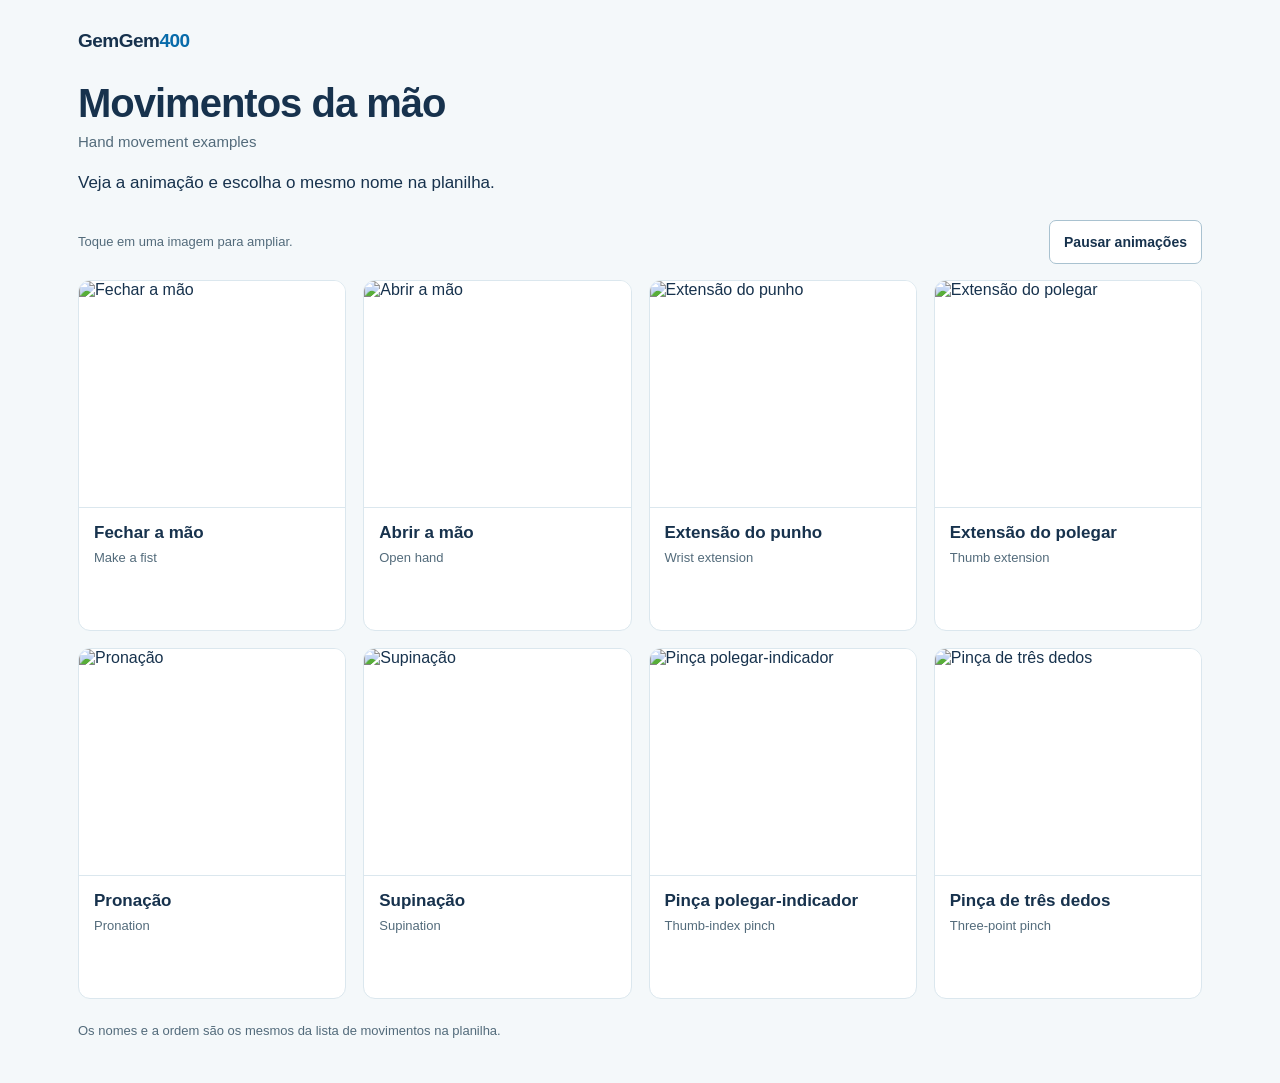
==== hand-movements/index.html @ 89c99d92 "Add bilingual hand movement GIF guide for setup worksheet" ====
<!doctype html>
<html lang="pt-BR">
<head>
  <meta charset="utf-8">
  <meta name="viewport" content="width=device-width,initial-scale=1">
  <meta name="description" content="Veja os oito movimentos da mão do GemGem400 e encontre o mesmo nome na planilha de configuração.">
  <title>Movimentos da mão · GemGem400</title>
  <style>
    :root{color-scheme:light;--ink:#17324d;--muted:#536b7b;--blue:#086baa;--line:#dbe7ee;--paper:#f4f8fa}
    *{box-sizing:border-box}body{margin:0;background:var(--paper);color:var(--ink);font-family:"Avenir Next",Avenir,"Segoe UI",sans-serif}
    main{max-width:1180px;margin:auto;padding:30px 28px 42px}a{color:var(--blue)}button,a{-webkit-tap-highlight-color:transparent}
    .brand{font-weight:800;font-size:19px;letter-spacing:-.5px;text-decoration:none;color:var(--ink)}.brand span{color:var(--blue)}
    header{margin:28px 0 24px}h1{font-size:clamp(28px,4vw,40px);line-height:1.15;letter-spacing:-1px;margin:0 0 7px;font-weight:750}
    .english{color:var(--muted);font-size:15px;margin:0}.instructions{margin:20px 0 0;font-size:17px;line-height:1.5}
    .toolbar{display:flex;justify-content:space-between;align-items:center;gap:16px;margin-bottom:16px}.hint{font-size:13px;color:var(--muted);margin:0}
    button.control{border:1px solid #a9c2d0;border-radius:7px;background:white;color:var(--ink);font-family:inherit;font-size:14px;font-weight:600;padding:11px 14px;min-height:44px;cursor:pointer;white-space:nowrap}
    a:focus-visible,button:focus-visible{outline:3px solid #086baa;outline-offset:4px}
    .grid{display:grid;grid-template-columns:repeat(4,minmax(0,1fr));gap:17px}.movement{background:white;border:1px solid var(--line);border-radius:12px;overflow:hidden}
    .movement>a{display:block;height:100%;color:inherit;text-decoration:none}.visual{background:white;aspect-ratio:500/425;position:relative;overflow:hidden}
    .visual img,.visual canvas{display:block;width:100%;height:100%;object-fit:contain}.visual canvas{position:absolute;inset:0}.visual canvas[hidden]{display:none}
    .caption{padding:14px 15px 16px;border-top:1px solid var(--line);min-height:91px}.caption h2{margin:0 0 5px;font-size:17px;line-height:1.3;font-weight:700}.caption p{margin:0;color:var(--muted);font-size:13px;line-height:1.4}
    .movement>a:hover .caption h2{text-decoration:underline;text-underline-offset:3px}.fallback{display:block;margin:0 15px 16px;font-size:14px}.fallback[hidden]{display:none}
    footer{font-size:13px;color:var(--muted);margin-top:22px;line-height:1.5}
    dialog{padding:0;border:0;border-radius:14px;max-width:min(650px,calc(100vw - 28px));max-height:calc(100dvh - 28px);width:650px;color:var(--ink);box-shadow:0 20px 100px #0004}
    dialog::backdrop{background:#102b43b8}.dialog-head{padding:17px 20px;display:flex;justify-content:space-between;align-items:center;gap:20px;border-bottom:1px solid var(--line)}
    .dialog-head h2{font-size:21px;line-height:1.3;margin:0 0 4px}.dialog-head p{margin:0;color:var(--muted);font-size:14px}.dialog-body{max-width:580px;margin:auto}.dialog-body .visual{max-height:65dvh;aspect-ratio:500/425}
    .dialog-foot{padding:12px 20px 20px;font-size:14px}.dialog-foot a{text-underline-offset:3px}
    @media(max-width:850px){.grid{grid-template-columns:repeat(2,minmax(0,1fr))}main{max-width:690px}.caption{min-height:89px}}
    @media(max-width:420px){main{padding:22px 15px 30px}header{margin-top:24px}.grid{gap:12px}.caption{padding:12px 10px;min-height:108px}.caption h2{font-size:15px}.caption p{font-size:12px}.toolbar{align-items:flex-start;gap:12px}.hint{max-width:150px}.instructions{font-size:16px}.dialog-head{padding:15px}.dialog-head h2{font-size:18px}}
    @media(prefers-reduced-motion:reduce){*{scroll-behavior:auto!important}}
  </style>
</head>
<body>
<main>
  <a class="brand" href="https://gemgem400.com/">GemGem<span>400</span></a>
  <header>
    <h1>Movimentos da mão</h1>
    <p class="english" lang="en">Hand movement examples</p>
    <p class="instructions">Veja a animação e escolha o mesmo nome na planilha.</p>
  </header>
  <div class="toolbar">
    <p class="hint">Toque em uma imagem para ampliar.</p>
    <button class="control" id="motion-toggle" type="button" aria-pressed="false">Pausar animações</button>
  </div>
  <div class="grid" id="movements">
    <article class="movement" id="f3">
      <a href="https://gemgem400.com/img/hand-movements/close-hand.gif" data-pt="Fechar a mão" data-en="Make a fist" aria-label="Fechar a mão. Make a fist. Ampliar animação.">
        <div class="visual"><img src="https://gemgem400.com/img/hand-movements/close-hand.gif" alt="Fechar a mão" width="500" height="425"><canvas hidden aria-hidden="true"></canvas></div>
        <div class="caption"><h2>Fechar a mão</h2><p lang="en">Make a fist</p></div>
      </a>
    </article>
    <article class="movement" id="f4">
      <a href="https://gemgem400.com/img/hand-movements/open-hand.gif" data-pt="Abrir a mão" data-en="Open hand" aria-label="Abrir a mão. Open hand. Ampliar animação.">
        <div class="visual"><img src="https://gemgem400.com/img/hand-movements/open-hand.gif" alt="Abrir a mão" width="500" height="425"><canvas hidden aria-hidden="true"></canvas></div>
        <div class="caption"><h2>Abrir a mão</h2><p lang="en">Open hand</p></div>
      </a>
    </article>
    <article class="movement" id="c2">
      <a href="https://gemgem400.com/img/hand-movements/open-hand-wrist-lift.gif" data-pt="Extensão do punho" data-en="Wrist extension" aria-label="Extensão do punho. Wrist extension. Ampliar animação.">
        <div class="visual"><img src="https://gemgem400.com/img/hand-movements/open-hand-wrist-lift.gif" alt="Extensão do punho" width="500" height="425"><canvas hidden aria-hidden="true"></canvas></div>
        <div class="caption"><h2>Extensão do punho</h2><p lang="en">Wrist extension</p></div>
      </a>
    </article>
    <article class="movement" id="b2">
      <a href="https://gemgem400.com/img/hand-movements/thumb-extension.gif" data-pt="Extensão do polegar" data-en="Thumb extension" aria-label="Extensão do polegar. Thumb extension. Ampliar animação.">
        <div class="visual"><img src="https://gemgem400.com/img/hand-movements/thumb-extension.gif" alt="Extensão do polegar" width="500" height="425"><canvas hidden aria-hidden="true"></canvas></div>
        <div class="caption"><h2>Extensão do polegar</h2><p lang="en">Thumb extension</p></div>
      </a>
    </article>
    <article class="movement" id="h1">
      <a href="https://gemgem400.com/img/hand-movements/forearm-pronation.gif" data-pt="Pronação" data-en="Pronation" aria-label="Pronação. Pronation. Ampliar animação.">
        <div class="visual"><img src="https://gemgem400.com/img/hand-movements/forearm-pronation.gif" alt="Pronação" width="500" height="425" loading="lazy"><canvas hidden aria-hidden="true"></canvas></div>
        <div class="caption"><h2>Pronação</h2><p lang="en">Pronation</p></div>
      </a>
    </article>
    <article class="movement" id="h2">
      <a href="https://gemgem400.com/img/hand-movements/forearm-supination.gif" data-pt="Supinação" data-en="Supination" aria-label="Supinação. Supination. Ampliar animação.">
        <div class="visual"><img src="https://gemgem400.com/img/hand-movements/forearm-supination.gif" alt="Supinação" width="500" height="425" loading="lazy"><canvas hidden aria-hidden="true"></canvas></div>
        <div class="caption"><h2>Supinação</h2><p lang="en">Supination</p></div>
      </a>
    </article>
    <article class="movement" id="j1">
      <a href="https://gemgem400.com/img/hand-movements/thumb-index-pinch.gif" data-pt="Pinça polegar-indicador" data-en="Thumb-index pinch" aria-label="Pinça polegar-indicador. Thumb-index pinch. Ampliar animação.">
        <div class="visual"><img src="https://gemgem400.com/img/hand-movements/thumb-index-pinch.gif" alt="Pinça polegar-indicador" width="500" height="425" loading="lazy"><canvas hidden aria-hidden="true"></canvas></div>
        <div class="caption"><h2>Pinça polegar-indicador</h2><p lang="en">Thumb-index pinch</p></div>
      </a>
    </article>
    <article class="movement" id="j5">
      <a href="https://gemgem400.com/img/hand-movements/tripod-pinch.gif" data-pt="Pinça de três dedos" data-en="Three-point pinch" aria-label="Pinça de três dedos. Three-point pinch. Ampliar animação.">
        <div class="visual"><img src="https://gemgem400.com/img/hand-movements/tripod-pinch.gif" alt="Pinça de três dedos" width="500" height="425" loading="lazy"><canvas hidden aria-hidden="true"></canvas></div>
        <div class="caption"><h2>Pinça de três dedos</h2><p lang="en">Three-point pinch</p></div>
      </a>
    </article>
  </div>
  <footer>Os nomes e a ordem são os mesmos da lista de movimentos na planilha.</footer>
</main>
<dialog id="zoom" aria-labelledby="zoom-title" aria-describedby="zoom-en">
  <div class="dialog-head"><div><h2 id="zoom-title"></h2><p id="zoom-en" lang="en"></p></div><button class="control" id="close" type="button">Fechar</button></div>
  <div class="dialog-body"><div class="visual"><img id="zoom-image" alt="" width="500" height="425"><canvas hidden aria-hidden="true"></canvas></div></div>
  <div class="dialog-foot"><a id="original-link">Abrir o GIF original</a></div>
</dialog>
<script>
  const toggle = document.querySelector('#motion-toggle');
  const dialog = document.querySelector('#zoom');
  const zoomImage = document.querySelector('#zoom-image');
  let paused = window.matchMedia('(prefers-reduced-motion: reduce)').matches;
  function freeze(image) {
    const canvas = image.nextElementSibling;
    if (!image.complete || !image.naturalWidth) return;
    canvas.width = image.naturalWidth;
    canvas.height = image.naturalHeight;
    canvas.getContext('2d').drawImage(image,0,0);
    canvas.hidden = !paused;
  }
  function syncMotion() {
    document.querySelectorAll('.visual img').forEach(freeze);
    toggle.textContent = paused ? 'Reproduzir animações' : 'Pausar animações';
    toggle.setAttribute('aria-pressed',String(paused));
  }
  document.querySelectorAll('.visual img').forEach(image => {
    image.addEventListener('load',() => freeze(image));
    image.addEventListener('error',() => {
      const anchor = image.closest('a');
      if (!anchor || anchor.parentElement.querySelector('.fallback')) return;
      const fallback = document.createElement('a');
      fallback.className = 'fallback'; fallback.href = anchor.href;
      fallback.textContent = 'Abrir GIF'; anchor.after(fallback);
    });
  });
  toggle.addEventListener('click',() => {paused = !paused;syncMotion()});
  document.querySelectorAll('.movement>a').forEach(anchor => anchor.addEventListener('click',event => {
    if (!dialog.showModal) return;
    event.preventDefault();
    document.querySelector('#zoom-title').textContent = anchor.dataset.pt;
    document.querySelector('#zoom-en').textContent = anchor.dataset.en;
    zoomImage.alt = anchor.dataset.pt;
    zoomImage.nextElementSibling.hidden = true;
    zoomImage.src = anchor.href;
    document.querySelector('#original-link').href = anchor.href;
    dialog.showModal();freeze(zoomImage);
  }));
  document.querySelector('#close').addEventListener('click',() => dialog.close());
  dialog.addEventListener('click',event => {if(event.target===dialog)dialog.close()});
  syncMotion();
</script>
</body>
</html>
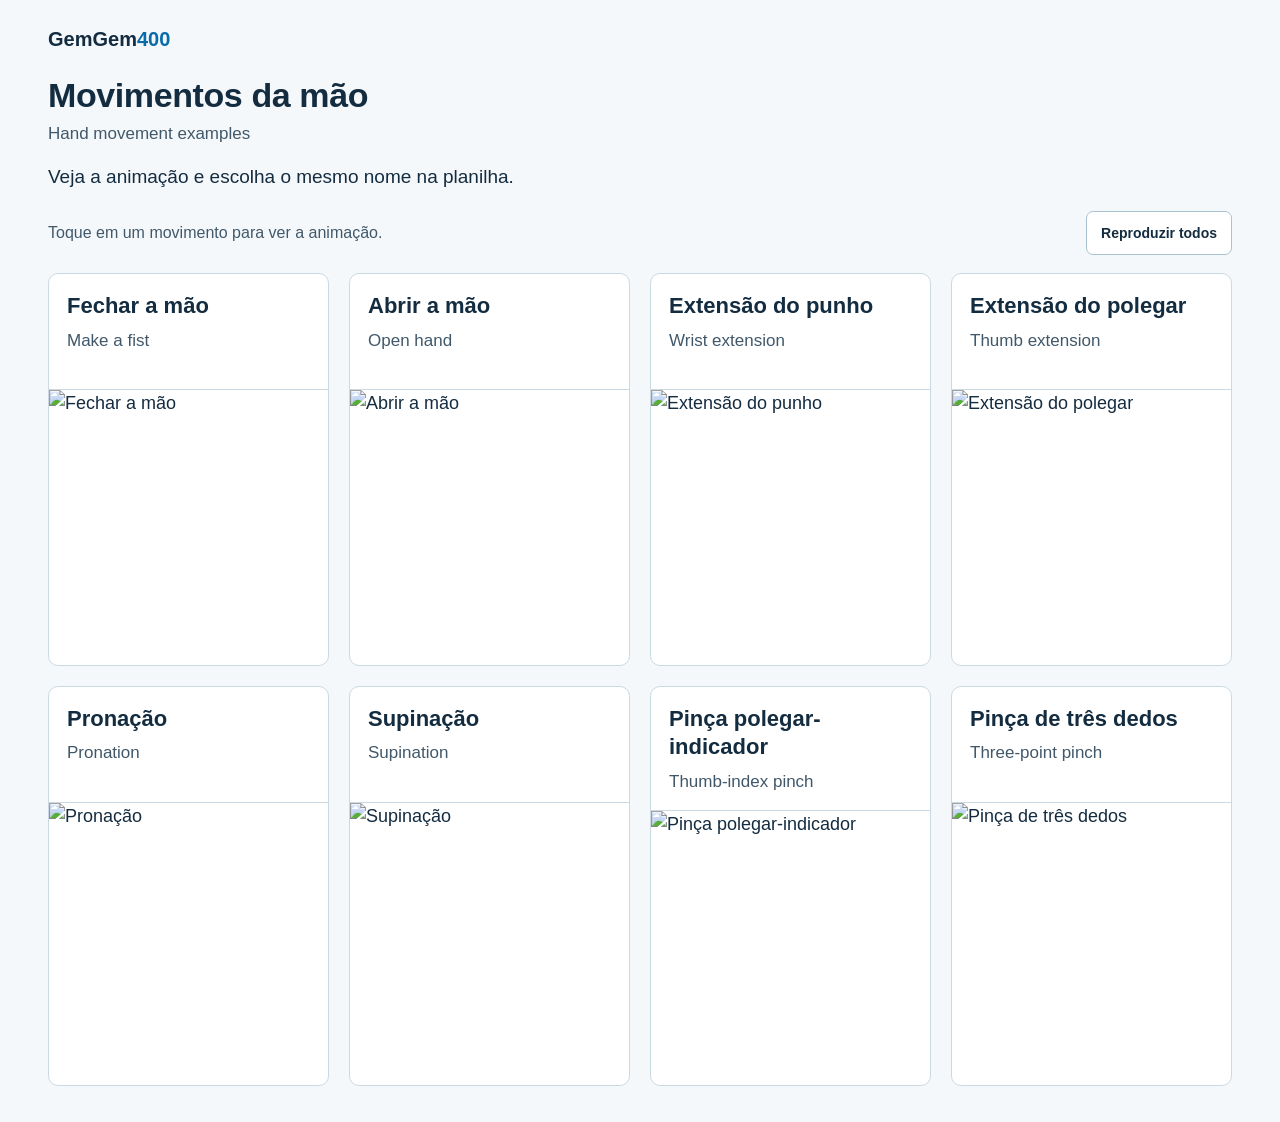
==== commit 63331dfb: "Improve hand movement guide readability and focused playback" ====
--- a/hand-movements/index.html
+++ b/hand-movements/index.html
@@ -5,28 +5,29 @@
   <meta name="viewport" content="width=device-width,initial-scale=1">
   <meta name="description" content="Veja os oito movimentos da mão do GemGem400 e encontre o mesmo nome na planilha de configuração.">
   <title>Movimentos da mão · GemGem400</title>
+  <link rel="stylesheet" href="https://gemgem400.com/fonts/pretendard.css">
   <style>
-    :root{color-scheme:light;--ink:#17324d;--muted:#536b7b;--blue:#086baa;--line:#dbe7ee;--paper:#f4f8fa}
-    *{box-sizing:border-box}body{margin:0;background:var(--paper);color:var(--ink);font-family:"Avenir Next",Avenir,"Segoe UI",sans-serif}
-    main{max-width:1180px;margin:auto;padding:30px 28px 42px}a{color:var(--blue)}button,a{-webkit-tap-highlight-color:transparent}
-    .brand{font-weight:800;font-size:19px;letter-spacing:-.5px;text-decoration:none;color:var(--ink)}.brand span{color:var(--blue)}
-    header{margin:28px 0 24px}h1{font-size:clamp(28px,4vw,40px);line-height:1.15;letter-spacing:-1px;margin:0 0 7px;font-weight:750}
-    .english{color:var(--muted);font-size:15px;margin:0}.instructions{margin:20px 0 0;font-size:17px;line-height:1.5}
-    .toolbar{display:flex;justify-content:space-between;align-items:center;gap:16px;margin-bottom:16px}.hint{font-size:13px;color:var(--muted);margin:0}
+    :root{color-scheme:light;--ink:#142c40;--muted:#41586a;--blue:#086baa;--line:#cbd9e2;--paper:#f5f8fa}
+    *{box-sizing:border-box}body{margin:0;background:var(--paper);color:var(--ink);font-family:"Pretendard Variable",Pretendard,"Helvetica Neue",sans-serif;font-size:18px;line-height:1.5}
+    main{max-width:1240px;margin:auto;padding:24px 28px 36px}a{color:var(--blue)}button,a{-webkit-tap-highlight-color:transparent}
+    .brand{font-weight:650;font-size:20px;text-decoration:none;color:var(--ink)}.brand span{color:var(--blue)}
+    header{margin:20px 0}h1{font-size:clamp(28px,3vw,34px);line-height:1.25;letter-spacing:-.4px;margin:0 0 4px;font-weight:650}
+    .english{color:var(--muted);font-size:17px;margin:0}.instructions{margin:16px 0 0;font-size:19px;line-height:1.55}
+    .toolbar{display:flex;justify-content:space-between;align-items:center;gap:16px;margin-bottom:18px}.hint{font-size:16px;color:var(--muted);margin:0}
     button.control{border:1px solid #a9c2d0;border-radius:7px;background:white;color:var(--ink);font-family:inherit;font-size:14px;font-weight:600;padding:11px 14px;min-height:44px;cursor:pointer;white-space:nowrap}
     a:focus-visible,button:focus-visible{outline:3px solid #086baa;outline-offset:4px}
-    .grid{display:grid;grid-template-columns:repeat(4,minmax(0,1fr));gap:17px}.movement{background:white;border:1px solid var(--line);border-radius:12px;overflow:hidden}
-    .movement>a{display:block;height:100%;color:inherit;text-decoration:none}.visual{background:white;aspect-ratio:500/425;position:relative;overflow:hidden}
+    .grid{display:grid;grid-template-columns:repeat(4,minmax(0,1fr));gap:20px}.movement{background:white;border:1px solid var(--line);border-radius:10px;overflow:hidden}
+    .movement>a{display:flex;flex-direction:column;height:100%;color:inherit;text-decoration:none}.visual{background:white;aspect-ratio:500/425;position:relative;overflow:hidden}
     .visual img,.visual canvas{display:block;width:100%;height:100%;object-fit:contain}.visual canvas{position:absolute;inset:0}.visual canvas[hidden]{display:none}
-    .caption{padding:14px 15px 16px;border-top:1px solid var(--line);min-height:91px}.caption h2{margin:0 0 5px;font-size:17px;line-height:1.3;font-weight:700}.caption p{margin:0;color:var(--muted);font-size:13px;line-height:1.4}
+    .caption{order:-1;padding:18px 18px 16px;border-bottom:1px solid var(--line);min-height:116px}.caption h2{margin:0 0 8px;font-size:22px;line-height:1.3;font-weight:650;overflow-wrap:break-word}.caption p{margin:0;color:var(--muted);font-size:17px;line-height:1.4}
     .movement>a:hover .caption h2{text-decoration:underline;text-underline-offset:3px}.fallback{display:block;margin:0 15px 16px;font-size:14px}.fallback[hidden]{display:none}
     footer{font-size:13px;color:var(--muted);margin-top:22px;line-height:1.5}
     dialog{padding:0;border:0;border-radius:14px;max-width:min(650px,calc(100vw - 28px));max-height:calc(100dvh - 28px);width:650px;color:var(--ink);box-shadow:0 20px 100px #0004}
     dialog::backdrop{background:#102b43b8}.dialog-head{padding:17px 20px;display:flex;justify-content:space-between;align-items:center;gap:20px;border-bottom:1px solid var(--line)}
-    .dialog-head h2{font-size:21px;line-height:1.3;margin:0 0 4px}.dialog-head p{margin:0;color:var(--muted);font-size:14px}.dialog-body{max-width:580px;margin:auto}.dialog-body .visual{max-height:65dvh;aspect-ratio:500/425}
+    .dialog-head h2{font-size:25px;line-height:1.3;margin:0 0 6px;font-weight:650}.dialog-head p{margin:0;color:var(--muted);font-size:18px}.dialog-actions{display:flex;gap:8px;flex-wrap:wrap}.dialog-body{max-width:580px;margin:auto}.dialog-body .visual{max-height:65dvh;aspect-ratio:500/425}
     .dialog-foot{padding:12px 20px 20px;font-size:14px}.dialog-foot a{text-underline-offset:3px}
-    @media(max-width:850px){.grid{grid-template-columns:repeat(2,minmax(0,1fr))}main{max-width:690px}.caption{min-height:89px}}
-    @media(max-width:420px){main{padding:22px 15px 30px}header{margin-top:24px}.grid{gap:12px}.caption{padding:12px 10px;min-height:108px}.caption h2{font-size:15px}.caption p{font-size:12px}.toolbar{align-items:flex-start;gap:12px}.hint{max-width:150px}.instructions{font-size:16px}.dialog-head{padding:15px}.dialog-head h2{font-size:18px}}
+    @media(max-width:1000px){.grid{grid-template-columns:repeat(2,minmax(0,1fr))}main{max-width:760px}.caption{min-height:108px}}
+    @media(max-width:520px){main{padding:22px 16px 30px}.grid{gap:14px}.caption{padding:14px 12px;min-height:132px}.caption h2{font-size:20px}.caption p{font-size:16px}.toolbar{align-items:center;gap:12px}.hint{max-width:175px;font-size:15px}.instructions{font-size:18px}.dialog-head{padding:15px;align-items:flex-start;flex-wrap:wrap}.dialog-head h2{font-size:23px}.dialog-head p{font-size:17px}}
     @media(prefers-reduced-motion:reduce){*{scroll-behavior:auto!important}}
   </style>
 </head>
@@ -39,8 +40,8 @@
     <p class="instructions">Veja a animação e escolha o mesmo nome na planilha.</p>
   </header>
   <div class="toolbar">
-    <p class="hint">Toque em uma imagem para ampliar.</p>
-    <button class="control" id="motion-toggle" type="button" aria-pressed="false">Pausar animações</button>
+    <p class="hint">Toque em um movimento para ver a animação.</p>
+    <button class="control" id="motion-toggle" type="button" aria-pressed="false">Reproduzir todos</button>
   </div>
   <div class="grid" id="movements">
     <article class="movement" id="f3">
@@ -92,10 +93,9 @@
       </a>
     </article>
   </div>
-  <footer>Os nomes e a ordem são os mesmos da lista de movimentos na planilha.</footer>
 </main>
 <dialog id="zoom" aria-labelledby="zoom-title" aria-describedby="zoom-en">
-  <div class="dialog-head"><div><h2 id="zoom-title"></h2><p id="zoom-en" lang="en"></p></div><button class="control" id="close" type="button">Fechar</button></div>
+  <div class="dialog-head"><div><h2 id="zoom-title"></h2><p id="zoom-en" lang="en"></p></div><div class="dialog-actions"><button class="control" id="zoom-motion" type="button" aria-pressed="true">Pausar</button><button class="control" id="close" type="button">Fechar</button></div></div>
   <div class="dialog-body"><div class="visual"><img id="zoom-image" alt="" width="500" height="425"><canvas hidden aria-hidden="true"></canvas></div></div>
   <div class="dialog-foot"><a id="original-link">Abrir o GIF original</a></div>
 </dialog>
@@ -103,19 +103,22 @@
   const toggle = document.querySelector('#motion-toggle');
   const dialog = document.querySelector('#zoom');
   const zoomImage = document.querySelector('#zoom-image');
-  let paused = window.matchMedia('(prefers-reduced-motion: reduce)').matches;
+  const reducedMotion = window.matchMedia('(prefers-reduced-motion: reduce)').matches;
+  const zoomToggle = document.querySelector('#zoom-motion');
+  let paused = true;
+  let zoomPaused = reducedMotion;
   function freeze(image) {
     const canvas = image.nextElementSibling;
     if (!image.complete || !image.naturalWidth) return;
     canvas.width = image.naturalWidth;
     canvas.height = image.naturalHeight;
     canvas.getContext('2d').drawImage(image,0,0);
-    canvas.hidden = !paused;
+    canvas.hidden = !(image === zoomImage ? zoomPaused : paused);
   }
   function syncMotion() {
     document.querySelectorAll('.visual img').forEach(freeze);
-    toggle.textContent = paused ? 'Reproduzir animações' : 'Pausar animações';
-    toggle.setAttribute('aria-pressed',String(paused));
+    toggle.textContent = paused ? 'Reproduzir todos' : 'Pausar todos';
+    toggle.setAttribute('aria-pressed',String(!paused));
   }
   document.querySelectorAll('.visual img').forEach(image => {
     image.addEventListener('load',() => freeze(image));
@@ -135,11 +138,20 @@
     document.querySelector('#zoom-en').textContent = anchor.dataset.en;
     zoomImage.alt = anchor.dataset.pt;
     zoomImage.nextElementSibling.hidden = true;
+    zoomPaused = reducedMotion;
+    zoomToggle.textContent = zoomPaused ? 'Reproduzir' : 'Pausar';
+    zoomToggle.setAttribute('aria-pressed',String(!zoomPaused));
     zoomImage.src = anchor.href;
     document.querySelector('#original-link').href = anchor.href;
     dialog.showModal();freeze(zoomImage);
   }));
   document.querySelector('#close').addEventListener('click',() => dialog.close());
+  zoomToggle.addEventListener('click',() => {
+    zoomPaused = !zoomPaused;
+    zoomToggle.textContent = zoomPaused ? 'Reproduzir' : 'Pausar';
+    zoomToggle.setAttribute('aria-pressed',String(!zoomPaused));
+    freeze(zoomImage);
+  });
   dialog.addEventListener('click',event => {if(event.target===dialog)dialog.close()});
   syncMotion();
 </script>
